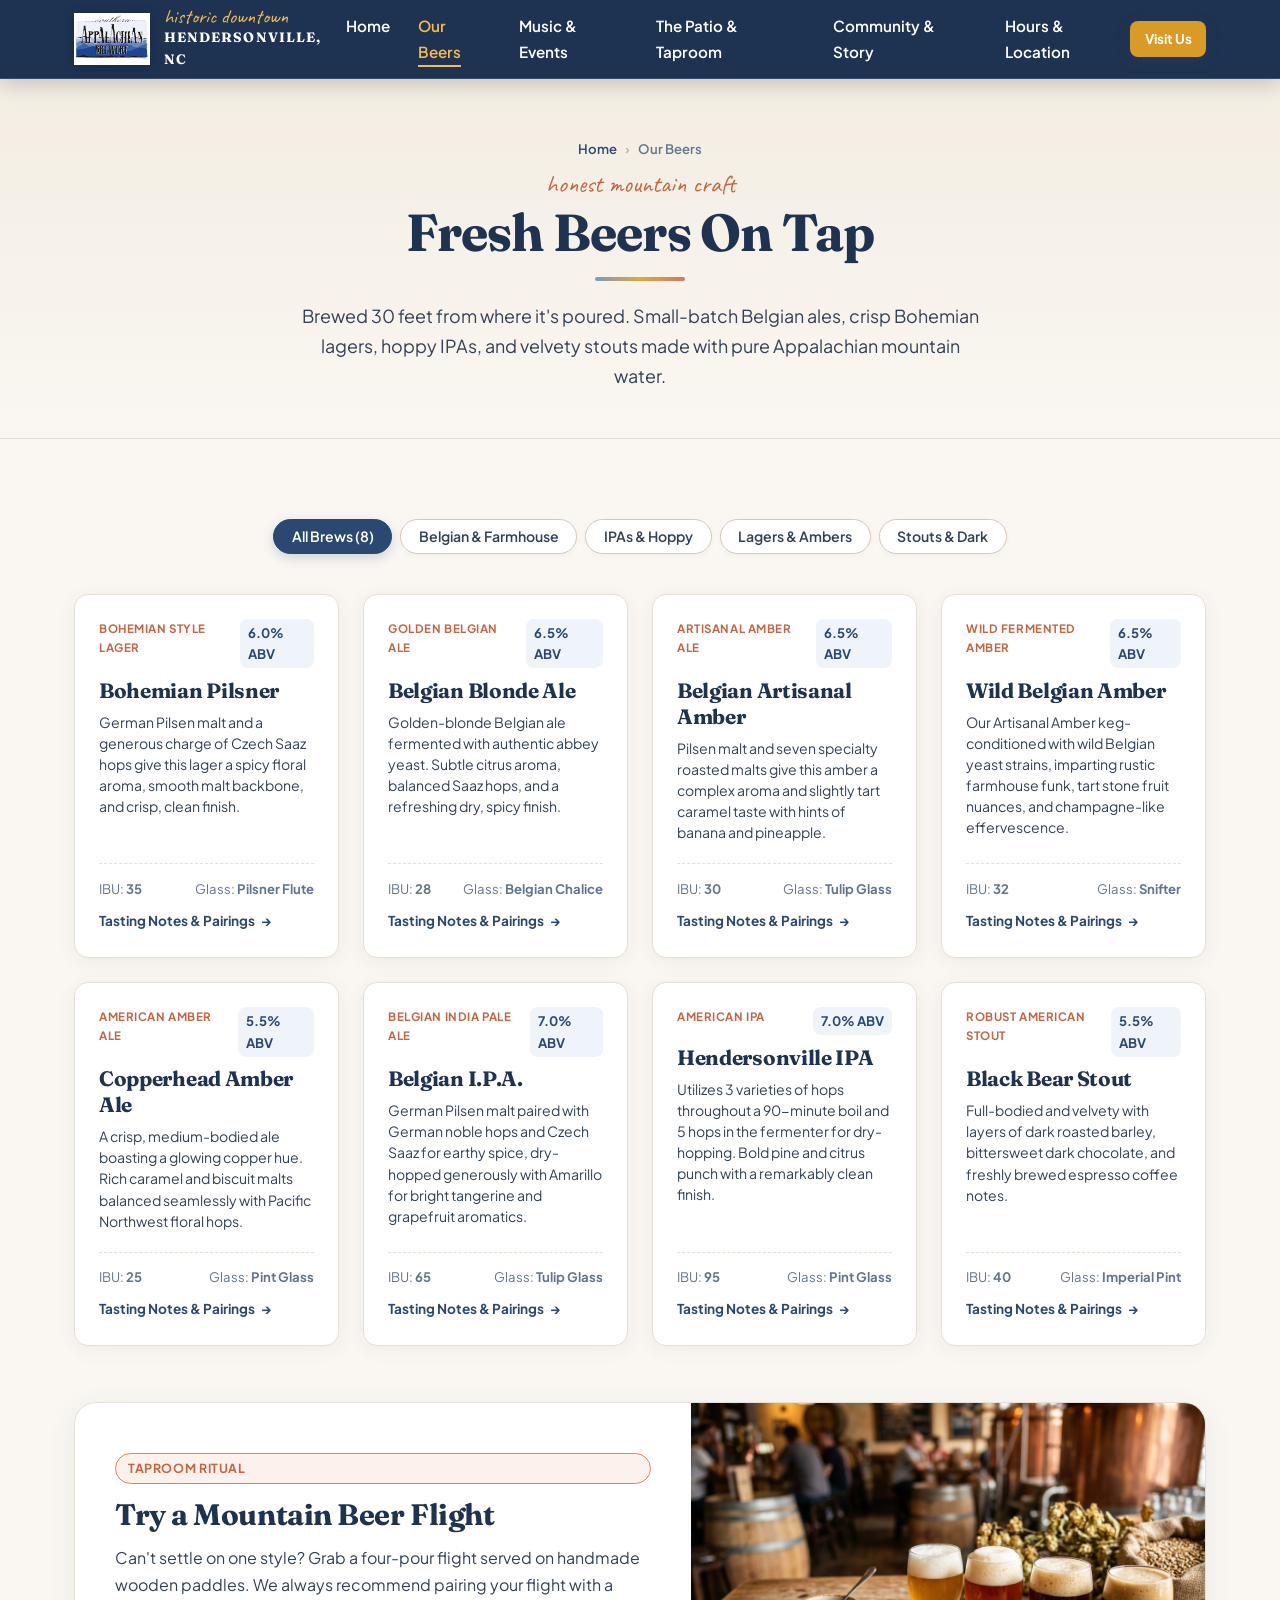
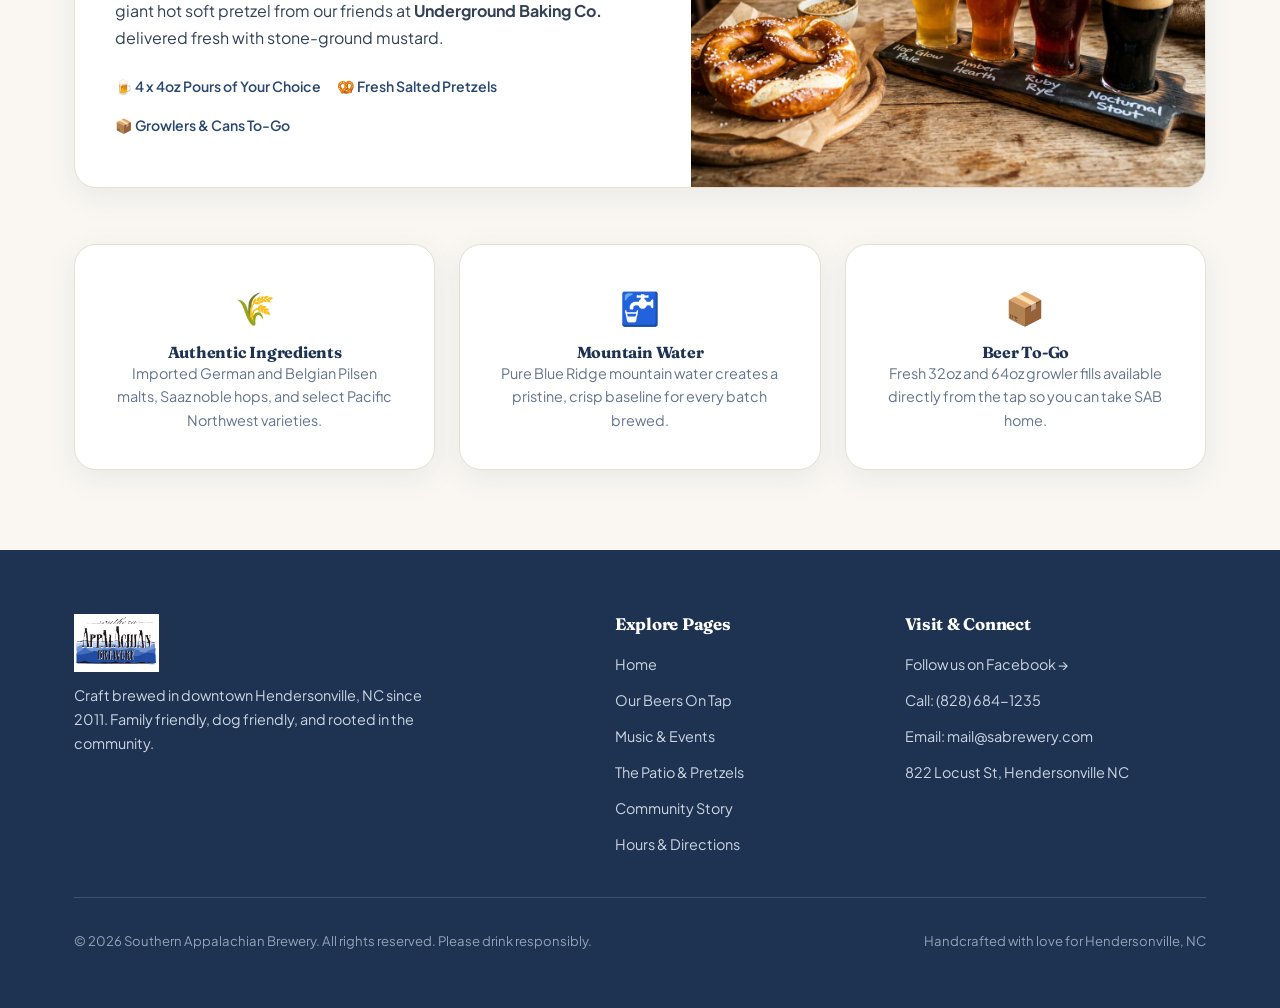
==== beers.html @ ccf53e2f "Convert website to multi-page architecture (Home, Beers, Events, Taproom, Community, Contact)" ====
<!DOCTYPE html>
<html lang="en">
<head>
  <meta charset="UTF-8">
  <meta name="viewport" content="width=device-width, initial-scale=1.0, viewport-fit=cover">
  <title>Our Beers On Tap | Southern Appalachian Brewery &bull; Hendersonville, NC</title>
  <meta name="description" content="Explore our rotating draft list of Belgian ales, crisp Bohemian lagers, aromatic IPAs, and rich stouts brewed in Hendersonville, NC. Pair with giant Bavarian pretzels.">
  <meta name="theme-color" content="#1E3352">
  
  <!-- Google Fonts -->
  <link rel="preconnect" href="https://fonts.googleapis.com">
  <link rel="preconnect" href="https://fonts.gstatic.com" crossorigin>
  <link href="https://fonts.googleapis.com/css2?family=Caveat:wght@600;700&family=Fraunces:ital,opsz,wght@0,9..144,400;0,9..144,600;0,9..144,700;1,9..144,400&family=Plus+Jakarta+Sans:wght@400;500;600;700&display=swap" rel="stylesheet">
  
  <link rel="stylesheet" href="styles.css">
</head>
<body>

  <!-- Site Navigation Header -->
  <header class="site-header" id="site-header">
    <div class="container header-inner">
      <a href="index.html" class="brand-logo" aria-label="Southern Appalachian Brewery Home">
        <img src="assets/images/logo.png" alt="Southern Appalachian Brewery Logo" class="header-logo-img">
        <div class="brand-text">
          <span class="brand-script">historic downtown</span>
          <span class="brand-title">HENDERSONVILLE, NC</span>
        </div>
      </a>

      <!-- Desktop Navigation Menu -->
      <nav class="desktop-nav" aria-label="Main Navigation">
        <ul class="nav-list">
          <li><a href="index.html" class="nav-link">Home</a></li>
          <li><a href="beers.html" class="nav-link active">Our Beers</a></li>
          <li><a href="events.html" class="nav-link">Music &amp; Events</a></li>
          <li><a href="taproom.html" class="nav-link">The Patio &amp; Taproom</a></li>
          <li><a href="community.html" class="nav-link">Community &amp; Story</a></li>
          <li><a href="contact.html" class="nav-link">Hours &amp; Location</a></li>
        </ul>
      </nav>

      <!-- Header Actions -->
      <div class="header-actions">
        <a href="contact.html" class="btn btn-primary btn-sm header-visit-btn">Visit Us</a>
        <button class="mobile-menu-toggle" id="mobile-menu-toggle" aria-label="Toggle navigation menu" aria-expanded="false">
          <span class="hamburger-line"></span>
          <span class="hamburger-line"></span>
          <span class="hamburger-line"></span>
        </button>
      </div>
    </div>

    <!-- Mobile Nav Drawer -->
    <div class="mobile-drawer" id="mobile-drawer">
      <div class="mobile-drawer-header">
        <img src="assets/images/logo.png" alt="Southern Appalachian Brewery" class="drawer-logo-img">
        <button class="drawer-close-btn" id="drawer-close-btn" aria-label="Close menu">&times;</button>
      </div>
      <ul class="mobile-nav-list">
        <li><a href="index.html" class="mobile-nav-link">🏡 Home</a></li>
        <li><a href="beers.html" class="mobile-nav-link active">🍺 Fresh Beers On Tap</a></li>
        <li><a href="events.html" class="mobile-nav-link">📅 Music, Shows &amp; Calendar</a></li>
        <li><a href="taproom.html" class="mobile-nav-link">🥨 The Patio &amp; Food Trucks</a></li>
        <li><a href="community.html" class="mobile-nav-link">🎨 Local Art &amp; Community Story</a></li>
        <li><a href="contact.html" class="mobile-nav-link">📍 Hours, Map &amp; Directions</a></li>
      </ul>
      <div class="mobile-drawer-footer">
        <div class="drawer-contact-info">
          <p>📞 <a href="tel:8286841235">(828) 684-1235</a></p>
          <p>📍 822 Locust St, Downtown Hendersonville, NC</p>
        </div>
      </div>
    </div>
  </header>

  <!-- Subpage Banner -->
  <section class="page-banner">
    <div class="container">
      <nav class="breadcrumb-trail" aria-label="Breadcrumb">
        <a href="index.html">Home</a>
        <span class="breadcrumb-sep">&rsaquo;</span>
        <span>Our Beers</span>
      </nav>
      <span class="section-script">honest mountain craft</span>
      <h1 class="page-banner-title">Fresh Beers On Tap</h1>
      <div class="watercolor-divider" aria-hidden="true"></div>
      <p class="page-banner-subtitle">
        Brewed 30 feet from where it's poured. Small-batch Belgian ales, crisp Bohemian lagers, hoppy IPAs, and velvety stouts made with pure Appalachian mountain water.
      </p>
    </div>
  </section>

  <!-- Beers Catalog Section -->
  <main class="section beers-section">
    <div class="container">
      <!-- Category Filters -->
      <div class="beer-filters" role="tablist" aria-label="Beer category filters">
        <button class="filter-pill active" data-filter="all" role="tab" aria-selected="true">All Brews (8)</button>
        <button class="filter-pill" data-filter="belgian" role="tab" aria-selected="false">Belgian &amp; Farmhouse</button>
        <button class="filter-pill" data-filter="ipa" role="tab" aria-selected="false">IPAs &amp; Hoppy</button>
        <button class="filter-pill" data-filter="lager-ale" role="tab" aria-selected="false">Lagers &amp; Ambers</button>
        <button class="filter-pill" data-filter="dark" role="tab" aria-selected="false">Stouts &amp; Dark</button>
      </div>

      <!-- Beers Grid (Rendered dynamically by app.js) -->
      <div class="beers-grid" id="beers-grid"></div>

      <!-- Flight & Pretzel Experience Card -->
      <div class="flight-community-card">
        <div class="flight-text">
          <span class="badge badge-clay">Taproom Ritual</span>
          <h3>Try a Mountain Beer Flight</h3>
          <p>
            Can't settle on one style? Grab a four-pour flight served on handmade wooden paddles. We always recommend pairing your flight with a giant hot soft pretzel from our friends at <strong>Underground Baking Co.</strong> delivered fresh with stone-ground mustard.
          </p>
          <div class="flight-tags">
            <span>🍺 4 x 4oz Pours of Your Choice</span>
            <span>🥨 Fresh Salted Pretzels</span>
            <span>📦 Growlers &amp; Cans To-Go</span>
          </div>
        </div>
        <div class="flight-img-wrapper">
          <img src="assets/images/beer-pretzels.jpg" alt="Craft beer flight and giant Bavarian pretzel" loading="lazy">
        </div>
      </div>

      <!-- Brewery Philosophy Grid -->
      <div style="margin-top: 3.5rem; display: grid; grid-template-columns: repeat(auto-fit, minmax(280px, 1fr)); gap: 1.5rem;">
        <div class="homey-card text-center">
          <span style="font-size: 2rem; display: block; margin-bottom: 0.5rem;">🌾</span>
          <h4>Authentic Ingredients</h4>
          <p style="color: var(--text-muted); font-size: 0.9rem;">Imported German and Belgian Pilsen malts, Saaz noble hops, and select Pacific Northwest varieties.</p>
        </div>
        <div class="homey-card text-center">
          <span style="font-size: 2rem; display: block; margin-bottom: 0.5rem;">🚰</span>
          <h4>Mountain Water</h4>
          <p style="color: var(--text-muted); font-size: 0.9rem;">Pure Blue Ridge mountain water creates a pristine, crisp baseline for every batch brewed.</p>
        </div>
        <div class="homey-card text-center">
          <span style="font-size: 2rem; display: block; margin-bottom: 0.5rem;">📦</span>
          <h4>Beer To-Go</h4>
          <p style="color: var(--text-muted); font-size: 0.9rem;">Fresh 32oz and 64oz growler fills available directly from the tap so you can take SAB home.</p>
        </div>
      </div>
    </div>
  </main>

  <!-- MODAL: Beer Detail & Pairing Modal -->
  <div class="modal-backdrop" id="beer-modal" aria-hidden="true" role="dialog">
    <div class="modal-card">
      <div class="modal-header">
        <div class="modal-title-wrap">
          <span class="badge badge-mountain" id="beer-modal-style">Style</span>
          <h3 id="beer-modal-name">Beer Name</h3>
        </div>
        <button class="modal-close-btn" id="close-beer-modal-btn" aria-label="Close modal">&times;</button>
      </div>
      <div class="modal-body" id="beer-modal-body"></div>
    </div>
  </div>

  <!-- Warm Mountain Footer -->
  <footer class="site-footer">
    <div class="container footer-inner">
      <div class="footer-top">
        <div class="footer-brand-col">
          <img src="assets/images/logo.png" alt="Southern Appalachian Brewery" class="footer-logo-img">
          <p class="footer-motto">
            Craft brewed in downtown Hendersonville, NC since 2011. Family friendly, dog friendly, and rooted in the community.
          </p>
        </div>

        <div class="footer-links-col">
          <h5>Explore Pages</h5>
          <ul>
            <li><a href="index.html">Home</a></li>
            <li><a href="beers.html">Our Beers On Tap</a></li>
            <li><a href="events.html">Music &amp; Events</a></li>
            <li><a href="taproom.html">The Patio &amp; Pretzels</a></li>
            <li><a href="community.html">Community Story</a></li>
            <li><a href="contact.html">Hours &amp; Directions</a></li>
          </ul>
        </div>

        <div class="footer-links-col">
          <h5>Visit &amp; Connect</h5>
          <ul>
            <li><a href="https://www.facebook.com/pages/Southern-Appalachian-Brewery/186297024741055" target="_blank" rel="noopener noreferrer">Follow us on Facebook &rarr;</a></li>
            <li><a href="tel:8286841235">Call: (828) 684-1235</a></li>
            <li><a href="mailto:mail@sabrewery.com">Email: mail@sabrewery.com</a></li>
            <li><a href="contact.html">822 Locust St, Hendersonville NC</a></li>
          </ul>
        </div>
      </div>

      <div class="footer-bottom">
        <p>&copy; 2026 Southern Appalachian Brewery. All rights reserved. Please drink responsibly.</p>
        <p class="footer-note">Handcrafted with love for Hendersonville, NC</p>
      </div>
    </div>
  </footer>

  <!-- Fixed Mobile Bottom Navigation Bar -->
  <nav class="mobile-bottom-nav" aria-label="Mobile quick navigation">
    <a href="index.html" class="bottom-nav-item">
      <span class="bottom-nav-icon">🏡</span>
      <span class="bottom-nav-label">Home</span>
    </a>
    <a href="beers.html" class="bottom-nav-item active">
      <span class="bottom-nav-icon">🍺</span>
      <span class="bottom-nav-label">Beers</span>
    </a>
    <a href="events.html" class="bottom-nav-item">
      <span class="bottom-nav-icon">📅</span>
      <span class="bottom-nav-label">Events</span>
    </a>
    <a href="contact.html" class="bottom-nav-item">
      <span class="bottom-nav-icon">⏰</span>
      <span class="bottom-nav-label">Hours</span>
    </a>
    <a href="tel:8286841235" class="bottom-nav-item">
      <span class="bottom-nav-icon">📞</span>
      <span class="bottom-nav-label">Call</span>
    </a>
  </nav>

  <!-- Scripts -->
  <script src="app.js"></script>
</body>
</html>
---- styles.css ----
/* ==========================================================================
   Southern Appalachian Brewery (SAB) - Blue Ridge Mountain & Community Style
   Homey, Artisanal, Chill Mountain Porch Aesthetic
   ========================================================================== */

/* --- Design Tokens & Color Palette --- */
:root {
  --font-serif: 'Fraunces', Georgia, serif;
  --font-script: 'Caveat', cursive;
  --font-sans: 'Plus Jakarta Sans', -apple-system, BlinkMacSystemFont, sans-serif;

  /* Blue Ridge Mountain & Low-Country Canvas Palette */
  --bg-page: #FAF7F2;
  --bg-page-alt: #F3EDE2;
  --bg-card: #FFFFFF;
  --bg-card-subtle: #F8F5EE;
  --bg-porch-warm: #F4EFE6;

  /* Deep Mountain Blues (Extracted directly from SAB Logo) */
  --mountain-blue-deep: #1E3352;
  --mountain-blue: #2A4870;
  --mountain-blue-mid: #416794;
  --mountain-blue-soft: #638AB8;
  --mountain-blue-mist: #D8E4F0;
  --mountain-blue-faint: #EEF4FA;

  /* Warm Earthy Accents */
  --honey-ale: #D99B26;
  --honey-ale-light: #F7BA4F;
  --honey-ale-faint: #FEF7EA;
  --mountain-clay: #C26743;
  --mountain-clay-light: #DF835E;
  --mountain-clay-faint: #FDF1EC;
  --pine-green: #2E5A44;
  --pine-green-light: #3F7A5D;
  --pine-green-faint: #EDF7F2;

  /* Text Colors */
  --text-dark: #1E293B;
  --text-body: #334155;
  --text-muted: #64748B;
  --text-light: #94A3B8;

  /* Borders & Shadows */
  --border-light: #E7DFD3;
  --border-medium: #D5C9B7;
  --border-blue: rgba(42, 72, 112, 0.25);
  --shadow-soft: 0 4px 20px rgba(50, 40, 25, 0.06);
  --shadow-card: 0 8px 30px rgba(42, 72, 112, 0.08);
  --shadow-hover: 0 14px 40px rgba(42, 72, 112, 0.14);

  /* Layout */
  --container-max: 1180px;
  --header-height: 78px;
  --radius-sm: 8px;
  --radius-md: 14px;
  --radius-lg: 22px;
  --radius-full: 9999px;
  --transition: 0.24s cubic-bezier(0.16, 1, 0.3, 1);
}

/* --- Global Reset & Typography --- */
*, *::before, *::after {
  box-sizing: border-box;
  margin: 0;
  padding: 0;
}

html {
  scroll-behavior: smooth;
  font-size: 16px;
  -webkit-text-size-adjust: 100%;
}

body {
  font-family: var(--font-sans);
  background-color: var(--bg-page);
  color: var(--text-body);
  line-height: 1.65;
  overflow-x: hidden;
  position: relative;
  -webkit-font-smoothing: antialiased;
  background-image: radial-gradient(#E8DFC9 0.75px, transparent 0.75px);
  background-size: 24px 24px;
}

img {
  max-width: 100%;
  height: auto;
  display: block;
}

a {
  color: var(--mountain-blue);
  text-decoration: none;
  transition: color var(--transition);
}

a:hover {
  color: var(--mountain-clay);
}

button, input, select, textarea {
  font-family: inherit;
  font-size: 1rem;
}

button {
  cursor: pointer;
  border: none;
  background: none;
}

/* --- Typography --- */
h1, h2, h3, h4, h5, h6 {
  font-family: var(--font-serif);
  font-weight: 700;
  line-height: 1.25;
  color: var(--mountain-blue-deep);
  letter-spacing: -0.015em;
}

.section-script {
  display: block;
  font-family: var(--font-script);
  font-size: 1.55rem;
  color: var(--mountain-clay);
  line-height: 1;
  margin-bottom: 0.25rem;
}

.section-title {
  font-size: clamp(2.1rem, 4.5vw, 2.85rem);
  color: var(--mountain-blue-deep);
  margin-bottom: 0.75rem;
}

.watercolor-divider {
  width: 90px;
  height: 4px;
  background: linear-gradient(90deg, var(--mountain-blue-soft), var(--honey-ale), var(--mountain-clay));
  border-radius: var(--radius-full);
  margin: 0.75rem auto 1.25rem;
  opacity: 0.85;
}

.section-subtitle {
  font-size: 1.08rem;
  color: var(--text-muted);
  max-width: 660px;
  margin: 0 auto 2.5rem;
}

/* --- Container & Layout --- */
.container {
  width: 100%;
  max-width: var(--container-max);
  margin: 0 auto;
  padding: 0 1.5rem;
}

.section {
  padding: 5rem 0;
  position: relative;
}

.text-center {
  text-align: center;
}

/* --- Badges --- */
.badge {
  display: inline-flex;
  align-items: center;
  gap: 0.35rem;
  padding: 0.28rem 0.75rem;
  font-size: 0.78rem;
  font-weight: 700;
  border-radius: var(--radius-full);
  text-transform: uppercase;
  letter-spacing: 0.05em;
}

.badge-mountain {
  background: var(--mountain-blue-faint);
  color: var(--mountain-blue);
  border: 1px solid var(--mountain-blue-soft);
}

.badge-clay {
  background: var(--mountain-clay-faint);
  color: var(--mountain-clay);
  border: 1px solid var(--mountain-clay-light);
}

.badge-pine {
  background: var(--pine-green-faint);
  color: var(--pine-green);
  border: 1px solid var(--pine-green-light);
}

.status-dot {
  display: inline-block;
  width: 9px;
  height: 9px;
  border-radius: 50%;
  background-color: var(--pine-green);
}

.status-dot.closed {
  background-color: #DC2626;
}

.status-dot.pulse {
  animation: gentlePulse 2.5s infinite;
}

@keyframes gentlePulse {
  0% { transform: scale(0.9); opacity: 0.8; }
  50% { transform: scale(1.2); opacity: 1; }
  100% { transform: scale(0.9); opacity: 0.8; }
}

/* --- Buttons --- */
.btn {
  display: inline-flex;
  align-items: center;
  justify-content: center;
  gap: 0.5rem;
  padding: 0.75rem 1.45rem;
  font-weight: 600;
  font-size: 0.95rem;
  border-radius: var(--radius-md);
  transition: all var(--transition);
  white-space: nowrap;
}

.btn-lg {
  padding: 0.95rem 1.85rem;
  font-size: 1.05rem;
}

.btn-sm {
  padding: 0.42rem 0.9rem;
  font-size: 0.84rem;
  border-radius: var(--radius-sm);
}

.btn-full {
  width: 100%;
}

.btn-primary {
  background: var(--mountain-blue);
  color: #FFFFFF;
  box-shadow: 0 4px 14px rgba(42, 72, 112, 0.25);
}

.btn-primary:hover {
  background: var(--mountain-blue-deep);
  color: #FFFFFF;
  transform: translateY(-2px);
  box-shadow: 0 6px 18px rgba(42, 72, 112, 0.35);
}

.btn-secondary {
  background: #FFFFFF;
  color: var(--mountain-blue);
  border: 1px solid var(--border-medium);
  box-shadow: var(--shadow-soft);
}

.btn-secondary:hover {
  background: var(--bg-page-alt);
  border-color: var(--mountain-blue);
  color: var(--mountain-blue-deep);
  transform: translateY(-2px);
}

.btn-outline-mountain {
  background: rgba(42, 72, 112, 0.05);
  color: var(--mountain-blue);
  border: 1px solid var(--mountain-blue-soft);
}

.btn-outline-mountain:hover {
  background: var(--mountain-blue);
  color: #FFFFFF;
}

/* ==========================================================================
   Header & Navigation (Deep Blue Ridge Blue with Crisp White Elements)
   ========================================================================== */
.site-header {
  position: sticky;
  top: 0;
  z-index: 100;
  background: var(--mountain-blue-deep);
  backdrop-filter: blur(14px);
  -webkit-backdrop-filter: blur(14px);
  border-bottom: 1px solid rgba(255, 255, 255, 0.12);
  box-shadow: 0 4px 20px rgba(15, 28, 48, 0.22);
}

.header-inner {
  display: flex;
  align-items: center;
  justify-content: space-between;
  height: var(--header-height);
}

.brand-logo {
  display: flex;
  align-items: center;
  gap: 0.85rem;
}

.header-logo-img {
  height: 52px;
  width: auto;
  object-fit: contain;
  filter: drop-shadow(0 2px 6px rgba(0, 0, 0, 0.2));
}

.brand-script {
  display: block;
  font-family: var(--font-script);
  font-size: 1.25rem;
  color: var(--honey-ale-light);
  line-height: 0.9;
}

.brand-title {
  display: block;
  font-family: var(--font-serif);
  font-size: 0.85rem;
  font-weight: 700;
  letter-spacing: 0.08em;
  color: #FFFFFF;
}

.desktop-nav {
  display: none;
}

.nav-list {
  display: flex;
  list-style: none;
  gap: 1.75rem;
}

.nav-link {
  font-weight: 600;
  font-size: 0.95rem;
  color: #FFFFFF;
  position: relative;
  padding: 0.35rem 0;
  transition: color var(--transition);
}

.nav-link:hover,
.nav-link.active {
  color: var(--honey-ale-light);
}

.nav-link::after {
  content: '';
  position: absolute;
  bottom: 0;
  left: 0;
  width: 0%;
  height: 2px;
  background: var(--honey-ale-light);
  transition: width var(--transition);
}

.nav-link:hover::after,
.nav-link.active::after {
  width: 100%;
}

.mobile-nav-link.active {
  color: var(--mountain-clay) !important;
  font-weight: 700 !important;
  border-bottom-color: var(--mountain-clay) !important;
}

/* --- Subpage Banner Styles --- */
.page-banner {
  padding: 3.5rem 0 3rem;
  background: linear-gradient(180deg, #F3EDE2 0%, var(--bg-page) 100%);
  border-bottom: 1px solid var(--border-light);
  text-align: center;
}

.breadcrumb-trail {
  display: inline-flex;
  align-items: center;
  gap: 0.5rem;
  font-size: 0.82rem;
  font-weight: 600;
  color: var(--text-muted);
  margin-bottom: 0.75rem;
}

.breadcrumb-trail a {
  color: var(--mountain-blue);
}

.breadcrumb-trail a:hover {
  color: var(--mountain-clay);
}

.breadcrumb-sep {
  opacity: 0.5;
}

.page-banner-title {
  font-size: clamp(2.2rem, 5vw, 3.25rem);
  color: var(--mountain-blue-deep);
  margin-bottom: 0.5rem;
}

.page-banner-subtitle {
  font-size: 1.12rem;
  color: var(--text-body);
  max-width: 680px;
  margin: 0 auto;
}

.header-actions {
  display: flex;
  align-items: center;
  gap: 0.75rem;
}

.staff-portal-btn {
  display: none;
  background: rgba(255, 255, 255, 0.12) !important;
  color: #FFFFFF !important;
  border: 1px solid rgba(255, 255, 255, 0.3) !important;
}

.staff-portal-btn:hover {
  background: rgba(255, 255, 255, 0.25) !important;
  border-color: #FFFFFF !important;
}

.header-visit-btn {
  display: none;
  background: var(--honey-ale) !important;
  color: #FFFFFF !important;
  border: none !important;
  font-weight: 700 !important;
}

.header-visit-btn:hover {
  background: var(--honey-ale-light) !important;
  color: var(--mountain-blue-deep) !important;
}

@media (min-width: 900px) {
  .desktop-nav {
    display: block;
  }
  .header-visit-btn {
    display: inline-flex;
  }
}

@media (min-width: 1100px) {
  .staff-portal-btn {
    display: inline-flex;
  }
}

.mobile-menu-toggle {
  display: flex;
  flex-direction: column;
  justify-content: space-between;
  width: 30px;
  height: 20px;
}

@media (min-width: 900px) {
  .mobile-menu-toggle {
    display: none;
  }
}

.hamburger-line {
  display: block;
  width: 100%;
  height: 2.5px;
  background-color: #FFFFFF;
  border-radius: 2px;
}

/* Mobile Drawer */
.mobile-drawer {
  position: fixed;
  top: 0;
  right: -100%;
  width: 85%;
  max-width: 340px;
  height: 100vh;
  background: var(--bg-page);
  z-index: 200;
  padding: 1.75rem;
  display: flex;
  flex-direction: column;
  justify-content: space-between;
  border-left: 1px solid var(--border-medium);
  box-shadow: var(--shadow-hover);
  transition: right var(--transition);
}

.mobile-drawer.open {
  right: 0;
}

.mobile-drawer-header {
  display: flex;
  align-items: center;
  justify-content: space-between;
  border-bottom: 1px solid var(--border-light);
  padding-bottom: 1rem;
}

.drawer-logo-img {
  height: 48px;
  width: auto;
}

.drawer-close-btn {
  font-size: 2rem;
  color: var(--text-muted);
}

.mobile-nav-list {
  list-style: none;
  display: flex;
  flex-direction: column;
  gap: 1.15rem;
  margin: 1.5rem 0;
}

.mobile-nav-link {
  font-size: 1.1rem;
  font-weight: 600;
  color: var(--mountain-blue-deep);
  display: block;
  padding: 0.4rem 0;
  border-bottom: 1px dashed var(--border-light);
}

.mobile-drawer-footer {
  display: flex;
  flex-direction: column;
  gap: 1.25rem;
}

.drawer-contact-info {
  font-size: 0.85rem;
  color: var(--text-muted);
}

/* ==========================================================================
   Hero Section - Homey, Blue Ridge Mountain Front Porch Atmosphere
   ========================================================================== */
.hero-section {
  padding: 3rem 0 4.5rem;
  position: relative;
  background: linear-gradient(180deg, #F3EDE2 0%, var(--bg-page) 100%);
  border-bottom: 1px solid var(--border-light);
}

.hero-card-main {
  background: #FFFFFF;
  border: 1px solid var(--border-light);
  border-radius: var(--radius-lg);
  padding: 2.5rem 1.5rem;
  box-shadow: var(--shadow-card);
  text-align: center;
  position: relative;
  overflow: hidden;
}

@media (min-width: 768px) {
  .hero-card-main {
    padding: 3.5rem 3rem;
  }
}

.hero-logo-centerpiece {
  margin-bottom: 1.5rem;
}

.hero-main-logo {
  max-width: 290px;
  width: 80%;
  margin: 0 auto;
  filter: drop-shadow(0 6px 16px rgba(42, 72, 112, 0.12));
}

@media (min-width: 768px) {
  .hero-main-logo {
    max-width: 360px;
  }
}

.hero-script-tag {
  display: block;
  font-family: var(--font-script);
  font-size: 1.7rem;
  color: var(--mountain-clay);
  margin-bottom: 0.5rem;
}

.hero-heading {
  font-size: clamp(1.85rem, 4vw, 2.75rem);
  color: var(--mountain-blue-deep);
  max-width: 780px;
  margin: 0 auto 1rem;
}

.hero-lead {
  font-size: clamp(1rem, 1.8vw, 1.15rem);
  color: var(--text-body);
  max-width: 700px;
  margin: 0 auto 2rem;
}

.hero-actions {
  display: flex;
  flex-wrap: wrap;
  justify-content: center;
  gap: 1rem;
  margin-bottom: 2.5rem;
}

.hero-porch-highlights {
  display: grid;
  grid-template-columns: 1fr;
  gap: 1rem;
  padding-top: 2rem;
  border-top: 1px dashed var(--border-light);
  text-align: left;
}

@media (min-width: 580px) {
  .hero-porch-highlights {
    grid-template-columns: repeat(2, 1fr);
  }
}

@media (min-width: 960px) {
  .hero-porch-highlights {
    grid-template-columns: repeat(4, 1fr);
  }
}

.porch-item {
  display: flex;
  align-items: center;
  gap: 0.75rem;
  background: var(--bg-porch-warm);
  border: 1px solid var(--border-light);
  border-radius: var(--radius-md);
  padding: 0.85rem 1rem;
}

.porch-icon {
  font-size: 1.6rem;
  line-height: 1;
}

.porch-item strong {
  display: block;
  font-size: 0.88rem;
  color: var(--mountain-blue-deep);
}

.porch-item p {
  font-size: 0.76rem;
  color: var(--text-muted);
  line-height: 1.3;
}

/* ==========================================================================
   Craft Beers On Tap Section
   ========================================================================== */
.beers-section {
  background: var(--bg-page);
}

.beer-filters {
  display: flex;
  flex-wrap: wrap;
  justify-content: center;
  gap: 0.5rem;
  margin-bottom: 2.5rem;
}

.filter-pill {
  padding: 0.45rem 1.1rem;
  background: #FFFFFF;
  border: 1px solid var(--border-medium);
  color: var(--text-body);
  border-radius: var(--radius-full);
  font-weight: 600;
  font-size: 0.88rem;
  transition: all var(--transition);
  box-shadow: 0 2px 6px rgba(0,0,0,0.03);
}

.filter-pill:hover {
  border-color: var(--mountain-blue);
  color: var(--mountain-blue);
}

.filter-pill.active {
  background: var(--mountain-blue);
  color: #FFFFFF;
  border-color: var(--mountain-blue);
  box-shadow: 0 4px 12px rgba(42, 72, 112, 0.2);
}

.beers-grid {
  display: grid;
  grid-template-columns: 1fr;
  gap: 1.5rem;
  margin-bottom: 3.5rem;
}

@media (min-width: 640px) {
  .beers-grid {
    grid-template-columns: repeat(2, 1fr);
  }
}

@media (min-width: 1024px) {
  .beers-grid {
    grid-template-columns: repeat(4, 1fr);
  }
}

.beer-card {
  background: #FFFFFF;
  border: 1px solid var(--border-light);
  border-radius: var(--radius-md);
  padding: 1.5rem;
  display: flex;
  flex-direction: column;
  justify-content: space-between;
  box-shadow: var(--shadow-soft);
  transition: all var(--transition);
  position: relative;
}

.beer-card:hover {
  transform: translateY(-4px);
  border-color: var(--mountain-blue-soft);
  box-shadow: var(--shadow-hover);
}

.beer-card-header {
  display: flex;
  justify-content: space-between;
  align-items: flex-start;
  gap: 0.5rem;
  margin-bottom: 0.6rem;
}

.beer-type-badge {
  font-size: 0.72rem;
  font-weight: 700;
  text-transform: uppercase;
  color: var(--mountain-clay);
  letter-spacing: 0.05em;
}

.beer-abv-badge {
  font-family: var(--font-sans);
  font-size: 0.82rem;
  font-weight: 700;
  background: var(--mountain-blue-faint);
  color: var(--mountain-blue);
  padding: 0.2rem 0.5rem;
  border-radius: var(--radius-sm);
}

.beer-title {
  font-size: 1.3rem;
  color: var(--mountain-blue-deep);
  margin-bottom: 0.5rem;
}

.beer-desc {
  font-size: 0.88rem;
  color: var(--text-body);
  line-height: 1.5;
  margin-bottom: 1.25rem;
  flex-grow: 1;
}

.beer-specs {
  display: flex;
  align-items: center;
  justify-content: space-between;
  padding-top: 0.85rem;
  border-top: 1px dashed var(--border-light);
  font-size: 0.82rem;
  color: var(--text-muted);
}

.beer-view-btn {
  display: inline-flex;
  align-items: center;
  gap: 0.35rem;
  font-weight: 700;
  color: var(--mountain-blue);
  font-size: 0.85rem;
  margin-top: 0.75rem;
}

.beer-view-btn:hover {
  color: var(--mountain-clay);
}

/* Flight & Pretzel Card */
.flight-community-card {
  background: #FFFFFF;
  border: 1px solid var(--border-light);
  border-radius: var(--radius-lg);
  display: grid;
  grid-template-columns: 1fr;
  overflow: hidden;
  box-shadow: var(--shadow-card);
}

@media (min-width: 768px) {
  .flight-community-card {
    grid-template-columns: 1.2fr 1fr;
  }
}

.flight-text {
  padding: 2.5rem;
  display: flex;
  flex-direction: column;
  justify-content: center;
}

.flight-text h3 {
  font-size: 1.85rem;
  margin: 0.75rem 0;
  color: var(--mountain-blue-deep);
}

.flight-text p {
  color: var(--text-body);
  margin-bottom: 1.5rem;
}

.flight-tags {
  display: flex;
  flex-wrap: wrap;
  gap: 1rem;
  font-weight: 600;
  color: var(--mountain-blue);
  font-size: 0.88rem;
}

.flight-img-wrapper img {
  width: 100%;
  height: 100%;
  min-height: 250px;
  object-fit: cover;
}

/* ==========================================================================
   Events & Shows Community Calendar
   ========================================================================== */
.events-section {
  background: var(--bg-page-alt);
  border-top: 1px solid var(--border-light);
  border-bottom: 1px solid var(--border-light);
}

.calendar-toolbar {
  display: flex;
  flex-direction: column;
  gap: 1.25rem;
  margin-bottom: 2rem;
}

@media (min-width: 900px) {
  .calendar-toolbar {
    flex-direction: row;
    align-items: center;
    justify-content: space-between;
  }
}

.event-category-filters {
  display: flex;
  flex-wrap: wrap;
  gap: 0.5rem;
}

.event-filter-btn {
  padding: 0.45rem 0.9rem;
  background: #FFFFFF;
  border: 1px solid var(--border-medium);
  color: var(--text-body);
  border-radius: var(--radius-sm);
  font-size: 0.84rem;
  font-weight: 600;
  transition: all var(--transition);
}

.event-filter-btn:hover {
  border-color: var(--mountain-blue);
  color: var(--mountain-blue);
}

.event-filter-btn.active {
  background: var(--mountain-blue);
  color: #FFFFFF;
  border-color: var(--mountain-blue);
}

.calendar-view-controls {
  display: flex;
  flex-wrap: wrap;
  align-items: center;
  gap: 0.75rem;
}

.view-toggle-group {
  display: inline-flex;
  background: #FFFFFF;
  border: 1px solid var(--border-medium);
  border-radius: var(--radius-sm);
  padding: 3px;
}

.view-toggle-btn {
  display: inline-flex;
  align-items: center;
  gap: 0.4rem;
  padding: 0.45rem 0.85rem;
  border-radius: 6px;
  font-size: 0.84rem;
  font-weight: 600;
  color: var(--text-muted);
  transition: all var(--transition);
}

.view-toggle-btn.active {
  background: var(--mountain-blue-faint);
  color: var(--mountain-blue);
  font-weight: 700;
}

/* Month Calendar Grid View */
.calendar-container {
  background: #FFFFFF;
  border: 1px solid var(--border-light);
  border-radius: var(--radius-md);
  overflow: hidden;
  box-shadow: var(--shadow-card);
}

.calendar-month-header {
  display: flex;
  align-items: center;
  justify-content: space-between;
  padding: 1.25rem 1.5rem;
  background: var(--bg-porch-warm);
  border-bottom: 1px solid var(--border-light);
}

.current-month-heading {
  font-size: 1.5rem;
  color: var(--mountain-blue-deep);
}

.month-subtitle {
  font-size: 0.84rem;
  color: var(--mountain-clay);
  font-weight: 600;
}

.month-nav-buttons {
  display: flex;
  align-items: center;
  gap: 0.5rem;
}

.cal-nav-btn, .cal-today-btn {
  padding: 0.4rem 0.8rem;
  background: #FFFFFF;
  border: 1px solid var(--border-medium);
  color: var(--mountain-blue-deep);
  border-radius: var(--radius-sm);
  font-size: 0.84rem;
  font-weight: 600;
  transition: all var(--transition);
}

.cal-nav-btn:hover, .cal-today-btn:hover {
  background: var(--mountain-blue-faint);
  border-color: var(--mountain-blue);
}

.calendar-grid-header {
  display: grid;
  grid-template-columns: repeat(7, 1fr);
  background: #F1EAE0;
  border-bottom: 1px solid var(--border-light);
  text-align: center;
  font-family: var(--font-serif);
  font-size: 0.85rem;
  font-weight: 700;
  color: var(--mountain-blue);
  padding: 0.65rem 0;
}

.calendar-grid-body {
  display: grid;
  grid-template-columns: repeat(7, 1fr);
  grid-auto-rows: minmax(105px, auto);
  background: var(--border-light);
  gap: 1px;
}

@media (max-width: 640px) {
  .calendar-grid-body {
    grid-auto-rows: minmax(75px, auto);
  }
}

.cal-day-cell {
  background: #FFFFFF;
  padding: 0.5rem;
  display: flex;
  flex-direction: column;
  transition: background var(--transition);
  cursor: pointer;
}

.cal-day-cell:hover {
  background: var(--bg-porch-warm);
}

.cal-day-cell.other-month {
  background: #F8F5EE;
  opacity: 0.45;
  cursor: default;
}

.cal-day-cell.is-today {
  background: var(--honey-ale-faint);
  box-shadow: inset 0 0 0 1.5px var(--honey-ale);
}

.day-cell-top {
  display: flex;
  align-items: center;
  justify-content: space-between;
  margin-bottom: 0.35rem;
}

.day-number {
  font-family: var(--font-serif);
  font-weight: 700;
  font-size: 0.92rem;
  color: var(--mountain-blue-deep);
  width: 24px;
  height: 24px;
  display: flex;
  align-items: center;
  justify-content: center;
  border-radius: 50%;
}

.is-today .day-number {
  background: var(--honey-ale);
  color: #FFFFFF;
}

.day-events-list {
  display: flex;
  flex-direction: column;
  gap: 0.25rem;
  overflow: hidden;
}

.cal-event-pill {
  font-size: 0.72rem;
  font-weight: 600;
  padding: 0.15rem 0.4rem;
  border-radius: 4px;
  white-space: nowrap;
  overflow: hidden;
  text-overflow: ellipsis;
  display: flex;
  align-items: center;
  gap: 0.25rem;
}

.cal-event-pill.cat-music {
  background: var(--mountain-blue-faint);
  color: var(--mountain-blue);
  border-left: 2.5px solid var(--mountain-blue);
}

.cal-event-pill.cat-food {
  background: var(--mountain-clay-faint);
  color: var(--mountain-clay);
  border-left: 2.5px solid var(--mountain-clay);
}

.cal-event-pill.cat-yoga {
  background: var(--pine-green-faint);
  color: var(--pine-green);
  border-left: 2.5px solid var(--pine-green);
}

.cal-event-pill.cat-special {
  background: var(--honey-ale-faint);
  color: #B45309;
  border-left: 2.5px solid var(--honey-ale);
}

.cal-more-badge {
  font-size: 0.68rem;
  font-weight: 700;
  color: var(--text-muted);
}

/* Agenda View */
.agenda-list {
  display: flex;
  flex-direction: column;
  gap: 1rem;
}

.agenda-card {
  background: #FFFFFF;
  border: 1px solid var(--border-light);
  border-radius: var(--radius-md);
  padding: 1.25rem;
  display: flex;
  flex-direction: column;
  gap: 1rem;
  box-shadow: var(--shadow-soft);
  transition: all var(--transition);
}

@media (min-width: 640px) {
  .agenda-card {
    flex-direction: row;
    align-items: center;
    justify-content: space-between;
    padding: 1.5rem;
  }
}

.agenda-card:hover {
  border-color: var(--mountain-blue-soft);
  box-shadow: var(--shadow-hover);
  transform: translateX(3px);
}

.agenda-date-box {
  display: flex;
  align-items: center;
  gap: 1rem;
  min-width: 140px;
}

.date-badge {
  background: var(--mountain-blue-faint);
  border: 1px solid var(--mountain-blue-soft);
  border-radius: var(--radius-sm);
  padding: 0.4rem 0.65rem;
  text-align: center;
  min-width: 58px;
}

.date-month {
  display: block;
  font-size: 0.7rem;
  font-weight: 800;
  color: var(--mountain-blue);
  text-transform: uppercase;
}

.date-day {
  display: block;
  font-family: var(--font-serif);
  font-size: 1.45rem;
  font-weight: 800;
  color: var(--mountain-blue-deep);
  line-height: 1;
}

.date-weekday {
  font-weight: 700;
  font-size: 0.95rem;
  color: var(--mountain-blue-deep);
}

.agenda-details {
  flex-grow: 1;
}

.agenda-title {
  font-size: 1.25rem;
  color: var(--mountain-blue-deep);
  margin-bottom: 0.25rem;
}

.agenda-time {
  font-size: 0.85rem;
  color: var(--mountain-clay);
  font-weight: 600;
  margin-bottom: 0.4rem;
}

.agenda-desc {
  font-size: 0.88rem;
  color: var(--text-body);
}

.agenda-actions {
  display: flex;
  align-items: center;
  gap: 0.5rem;
}

/* Guidance Advice Box */
.calendar-guidance-box {
  margin-top: 3.5rem;
  background: #FFFFFF;
  border: 1px solid var(--border-medium);
  border-radius: var(--radius-lg);
  padding: 2.25rem;
  box-shadow: var(--shadow-card);
}

.guidance-header {
  margin-bottom: 1.75rem;
}

.guidance-badge {
  display: inline-block;
  font-family: var(--font-script);
  font-size: 1.35rem;
  color: var(--mountain-clay);
  margin-bottom: 0.25rem;
}

.guidance-header h4 {
  font-size: 1.4rem;
  color: var(--mountain-blue-deep);
  margin-bottom: 0.35rem;
}

.guidance-header p {
  color: var(--text-muted);
  font-size: 0.95rem;
}

.guidance-grid {
  display: grid;
  grid-template-columns: 1fr;
  gap: 1.25rem;
}

@media (min-width: 768px) {
  .guidance-grid {
    grid-template-columns: repeat(3, 1fr);
  }
}

.guidance-card {
  background: var(--bg-porch-warm);
  border: 1px solid var(--border-light);
  border-radius: var(--radius-md);
  padding: 1.35rem;
}

.guidance-card.active-card {
  border-color: var(--mountain-blue);
  background: var(--mountain-blue-faint);
}

.card-icon {
  font-size: 1.85rem;
  margin-bottom: 0.5rem;
}

.guidance-card h5 {
  font-size: 1.05rem;
  color: var(--mountain-blue-deep);
  margin-bottom: 0.4rem;
}

.guidance-card p {
  font-size: 0.85rem;
  color: var(--text-body);
  line-height: 1.5;
}

/* ==========================================================================
   The Tasting Room & Patio Section
   ========================================================================== */
.tasting-room-grid {
  display: grid;
  grid-template-columns: 1fr;
  gap: 3rem;
  align-items: center;
}

@media (min-width: 900px) {
  .tasting-room-grid {
    grid-template-columns: 1.15fr 1fr;
  }
}

.lead-text {
  font-size: 1.12rem;
  color: var(--text-body);
  margin-bottom: 2rem;
}

.features-list {
  display: flex;
  flex-direction: column;
  gap: 1.25rem;
}

.feature-item {
  display: flex;
  align-items: flex-start;
  gap: 1rem;
  background: #FFFFFF;
  border: 1px solid var(--border-light);
  border-radius: var(--radius-md);
  padding: 1.15rem;
  box-shadow: var(--shadow-soft);
}

.f-icon {
  font-size: 1.75rem;
  line-height: 1;
}

.feature-item strong {
  font-size: 1.02rem;
  color: var(--mountain-blue-deep);
}

.feature-item p {
  font-size: 0.88rem;
  color: var(--text-muted);
  line-height: 1.45;
  margin-top: 0.15rem;
}

.porch-photo-card {
  position: relative;
  border-radius: var(--radius-lg);
  overflow: hidden;
  border: 1px solid var(--border-light);
  box-shadow: var(--shadow-card);
}

.photo-caption {
  position: absolute;
  bottom: 1rem;
  left: 1rem;
  background: rgba(255, 255, 255, 0.92);
  backdrop-filter: blur(8px);
  padding: 0.4rem 0.9rem;
  border-radius: var(--radius-full);
  font-size: 0.8rem;
  font-weight: 700;
  color: var(--mountain-blue-deep);
  border: 1px solid var(--border-light);
}

/* ==========================================================================
   Community Story Section
   ========================================================================== */
.community-card {
  background: #FFFFFF;
  border: 1px solid var(--border-light);
  border-radius: var(--radius-lg);
  padding: 2.5rem 1.5rem;
  box-shadow: var(--shadow-card);
  display: grid;
  grid-template-columns: 1fr;
  gap: 2.5rem;
}

@media (min-width: 860px) {
  .community-card {
    grid-template-columns: 1.5fr 1fr;
    padding: 3.5rem;
    align-items: center;
  }
}

.quote-card {
  margin-top: 1.75rem;
  padding: 1.25rem 1.5rem;
  background: var(--bg-porch-warm);
  border-left: 3.5px solid var(--mountain-clay);
  border-radius: 0 var(--radius-md) var(--radius-md) 0;
}

.quote-card p {
  font-family: var(--font-serif);
  font-size: 1.15rem;
  font-style: italic;
  color: var(--mountain-blue-deep);
  margin-bottom: 0.35rem;
}

.quote-sign {
  font-family: var(--font-script);
  font-size: 1.25rem;
  color: var(--mountain-clay);
}

.community-badges {
  display: flex;
  flex-direction: column;
  gap: 1.25rem;
}

.community-badge-item {
  background: var(--bg-porch-warm);
  border: 1px solid var(--border-light);
  border-radius: var(--radius-md);
  padding: 1.5rem;
  text-align: center;
}

.c-num {
  display: block;
  font-family: var(--font-serif);
  font-size: 2.25rem;
  font-weight: 800;
  color: var(--mountain-blue);
  line-height: 1;
}

.c-lbl {
  display: block;
  font-size: 0.82rem;
  font-weight: 700;
  color: var(--text-body);
  text-transform: uppercase;
  letter-spacing: 0.04em;
  margin-top: 0.35rem;
}

/* ==========================================================================
   Hours & Location Section
   ========================================================================== */
.location-grid {
  display: grid;
  grid-template-columns: 1fr;
  gap: 2rem;
}

@media (min-width: 900px) {
  .location-grid {
    grid-template-columns: 1fr 1fr;
  }
}

.homey-card {
  background: #FFFFFF;
  border: 1px solid var(--border-light);
  border-radius: var(--radius-lg);
  padding: 2.25rem;
  box-shadow: var(--shadow-card);
}

.card-status-header {
  display: flex;
  align-items: center;
  gap: 0.5rem;
  margin-bottom: 0.75rem;
}

.card-inner-title {
  font-size: 1.7rem;
  color: var(--mountain-blue-deep);
  margin-bottom: 1.25rem;
}

.hours-list {
  list-style: none;
  display: flex;
  flex-direction: column;
  gap: 0.55rem;
  margin-bottom: 2rem;
}

.hours-row {
  display: flex;
  justify-content: space-between;
  align-items: center;
  padding: 0.55rem 0.85rem;
  border-radius: var(--radius-sm);
  background: var(--bg-porch-warm);
  font-size: 0.92rem;
}

.hours-row.active-today {
  background: var(--mountain-blue-faint);
  border: 1.5px solid var(--mountain-blue);
  font-weight: 700;
  color: var(--mountain-blue-deep);
}

.hours-row.active-today .day-name::after {
  content: ' • Today';
  color: var(--mountain-clay);
  font-weight: 800;
  font-size: 0.75rem;
}

.address-footer {
  padding-top: 1.5rem;
  border-top: 1px dashed var(--border-light);
  display: flex;
  flex-direction: column;
  gap: 1rem;
}

@media (min-width: 500px) {
  .address-footer {
    flex-direction: row;
    align-items: flex-end;
    justify-content: space-between;
  }
}

.address-sub {
  color: var(--mountain-clay) !important;
  font-size: 0.82rem !important;
}

.map-links {
  display: flex;
  gap: 0.5rem;
}

/* Contact Form */
.contact-intro {
  color: var(--text-body);
  font-size: 0.92rem;
  margin-bottom: 1.25rem;
}

.quick-pills {
  display: flex;
  flex-wrap: wrap;
  gap: 0.75rem;
  margin-bottom: 1.5rem;
}

.q-pill {
  display: inline-flex;
  align-items: center;
  gap: 0.4rem;
  padding: 0.45rem 0.85rem;
  background: var(--bg-porch-warm);
  border: 1px solid var(--border-medium);
  border-radius: var(--radius-full);
  font-size: 0.84rem;
  font-weight: 600;
  color: var(--mountain-blue-deep);
}

.q-pill:hover {
  background: var(--mountain-blue-faint);
  border-color: var(--mountain-blue);
}

.contact-form {
  display: flex;
  flex-direction: column;
  gap: 1rem;
}

.form-row {
  display: grid;
  grid-template-columns: 1fr;
  gap: 1rem;
}

@media (min-width: 500px) {
  .form-row {
    grid-template-columns: 1fr 1fr;
  }
}

.form-group {
  display: flex;
  flex-direction: column;
  gap: 0.35rem;
}

.form-group label {
  font-size: 0.84rem;
  font-weight: 600;
  color: var(--mountain-blue-deep);
}

.form-group input,
.form-group select,
.form-group textarea {
  background: var(--bg-page);
  border: 1px solid var(--border-medium);
  border-radius: var(--radius-sm);
  padding: 0.65rem 0.85rem;
  color: var(--text-dark);
  outline: none;
  transition: border-color var(--transition);
}

.form-group input:focus,
.form-group select:focus,
.form-group textarea:focus {
  border-color: var(--mountain-blue);
  box-shadow: 0 0 0 2px var(--mountain-blue-mist);
}

.form-feedback {
  padding: 0.75rem;
  border-radius: var(--radius-sm);
  font-size: 0.88rem;
  font-weight: 600;
  text-align: center;
}

.form-feedback.success {
  background: var(--pine-green-faint);
  color: var(--pine-green);
  border: 1px solid var(--pine-green-light);
}

/* ==========================================================================
   Footer
   ========================================================================== */
.site-footer {
  background: var(--mountain-blue-deep);
  color: #FFFFFF;
  padding: 4rem 0 6rem;
}

@media (min-width: 768px) {
  .site-footer {
    padding-bottom: 3.5rem;
  }
}

.footer-top {
  display: grid;
  grid-template-columns: 1fr;
  gap: 2.5rem;
  padding-bottom: 2.5rem;
  border-bottom: 1px solid rgba(255, 255, 255, 0.15);
}

@media (min-width: 768px) {
  .footer-top {
    grid-template-columns: 2fr 1fr 1.2fr;
  }
}

.footer-logo-img {
  height: 58px;
  width: auto;
  filter: brightness(1.1);
  margin-bottom: 0.75rem;
}

.footer-motto {
  color: #CBD5E1;
  font-size: 0.9rem;
  max-width: 360px;
}

.footer-links-col h5 {
  font-size: 1.05rem;
  margin-bottom: 1rem;
  color: #FFFFFF;
}

.footer-links-col ul {
  list-style: none;
  display: flex;
  flex-direction: column;
  gap: 0.6rem;
}

.footer-links-col a {
  color: #CBD5E1;
  font-size: 0.9rem;
}

.footer-links-col a:hover {
  color: var(--honey-ale-light);
}

.footer-bottom {
  padding-top: 2rem;
  display: flex;
  flex-direction: column;
  gap: 0.75rem;
  font-size: 0.82rem;
  color: #94A3B8;
}

@media (min-width: 768px) {
  .footer-bottom {
    flex-direction: row;
    justify-content: space-between;
    align-items: center;
  }
}

/* ==========================================================================
   Mobile Bottom Navigation Bar
   ========================================================================== */
.mobile-bottom-nav {
  position: fixed;
  bottom: 0;
  left: 0;
  width: 100%;
  height: 64px;
  background: rgba(250, 247, 242, 0.96);
  backdrop-filter: blur(14px);
  -webkit-backdrop-filter: blur(14px);
  border-top: 1px solid var(--border-medium);
  display: flex;
  align-items: center;
  justify-content: space-around;
  z-index: 90;
  padding-bottom: env(safe-area-inset-bottom, 0);
  box-shadow: 0 -4px 16px rgba(0,0,0,0.06);
}

@media (min-width: 768px) {
  .mobile-bottom-nav {
    display: none;
  }
}

.bottom-nav-item {
  display: flex;
  flex-direction: column;
  align-items: center;
  justify-content: center;
  color: var(--text-muted);
  font-size: 0.72rem;
  font-weight: 700;
  flex: 1;
  height: 100%;
  transition: color var(--transition);
}

.bottom-nav-icon {
  font-size: 1.25rem;
  line-height: 1;
  margin-bottom: 2px;
}

.bottom-nav-item.active,
.bottom-nav-item:hover {
  color: var(--mountain-blue);
}

/* ==========================================================================
   Modals & Toast
   ========================================================================== */
.modal-backdrop {
  position: fixed;
  inset: 0;
  background: rgba(30, 41, 59, 0.7);
  backdrop-filter: blur(8px);
  -webkit-backdrop-filter: blur(8px);
  z-index: 300;
  display: flex;
  align-items: center;
  justify-content: center;
  padding: 1.5rem;
  opacity: 0;
  visibility: hidden;
  transition: all var(--transition);
}

.modal-backdrop.open {
  opacity: 1;
  visibility: visible;
}

.modal-card {
  background: #FFFFFF;
  border: 1px solid var(--border-medium);
  border-radius: var(--radius-lg);
  width: 100%;
  max-width: 560px;
  max-height: 90vh;
  overflow-y: auto;
  box-shadow: var(--shadow-hover);
  transform: translateY(20px) scale(0.96);
  transition: all var(--transition);
}

.modal-backdrop.open .modal-card {
  transform: translateY(0) scale(1);
}

.staff-modal-card {
  max-width: 620px;
}

.modal-header {
  display: flex;
  align-items: flex-start;
  justify-content: space-between;
  padding: 1.5rem;
  border-bottom: 1px solid var(--border-light);
  background: var(--bg-porch-warm);
}

.modal-title-wrap h3 {
  font-size: 1.45rem;
  color: var(--mountain-blue-deep);
  margin-top: 0.35rem;
}

.modal-close-btn {
  font-size: 1.85rem;
  color: var(--text-muted);
  line-height: 1;
}

.modal-close-btn:hover {
  color: var(--mountain-blue-deep);
}

.modal-body {
  padding: 1.5rem;
}

.staff-intro {
  font-size: 0.9rem;
  color: var(--text-body);
  margin-bottom: 1.5rem;
  background: var(--mountain-blue-faint);
  border: 1px solid var(--mountain-blue-soft);
  border-radius: var(--radius-sm);
  padding: 0.85rem;
}

.staff-form {
  display: flex;
  flex-direction: column;
  gap: 1.15rem;
}

.staff-form-actions {
  display: flex;
  flex-wrap: wrap;
  gap: 0.75rem;
  margin-top: 0.5rem;
}

/* Toast */
.toast-notification {
  position: fixed;
  bottom: 80px;
  right: 20px;
  background: var(--mountain-blue-deep);
  color: #FFFFFF;
  padding: 0.85rem 1.35rem;
  border-radius: var(--radius-md);
  box-shadow: var(--shadow-hover);
  font-weight: 600;
  font-size: 0.92rem;
  z-index: 400;
  transform: translateY(100px);
  opacity: 0;
  transition: all var(--transition);
}

@media (min-width: 768px) {
  .toast-notification {
    bottom: 24px;
    right: 24px;
  }
}

.toast-notification.show {
  transform: translateY(0);
  opacity: 1;
}
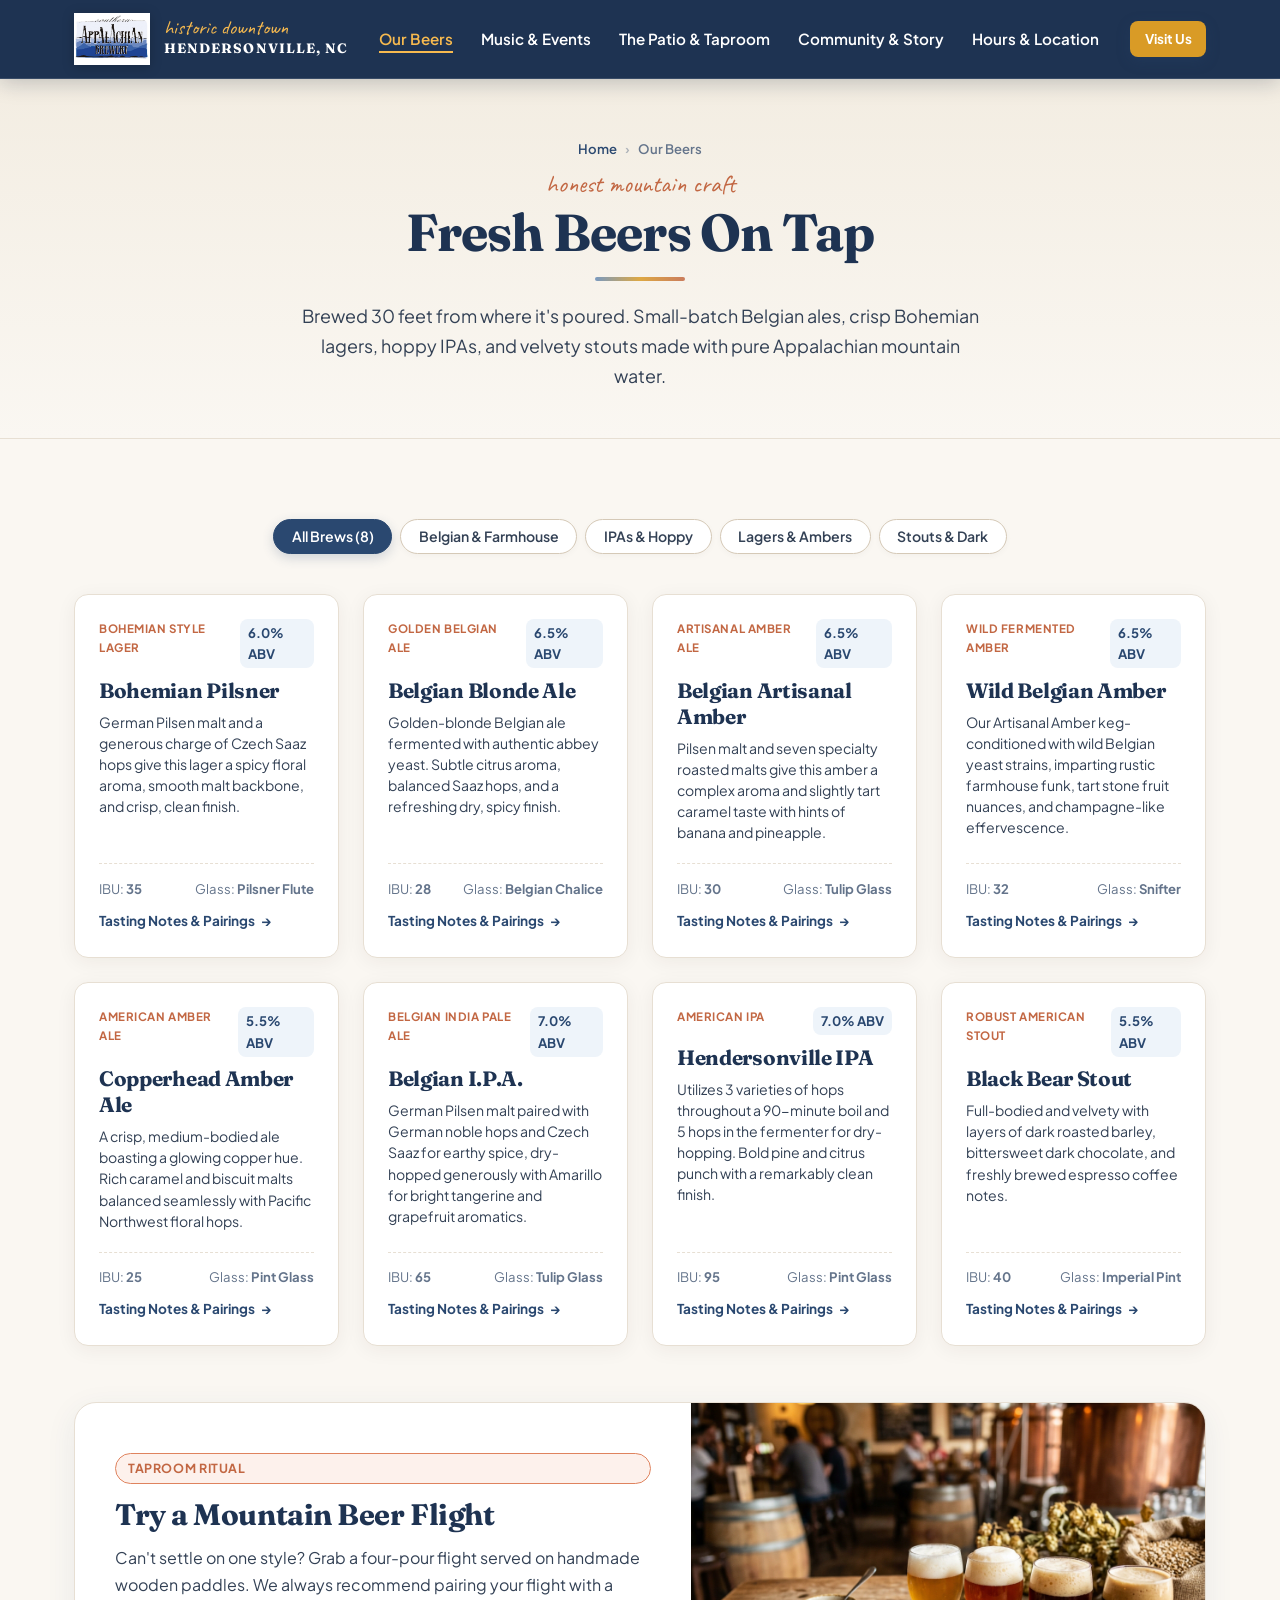
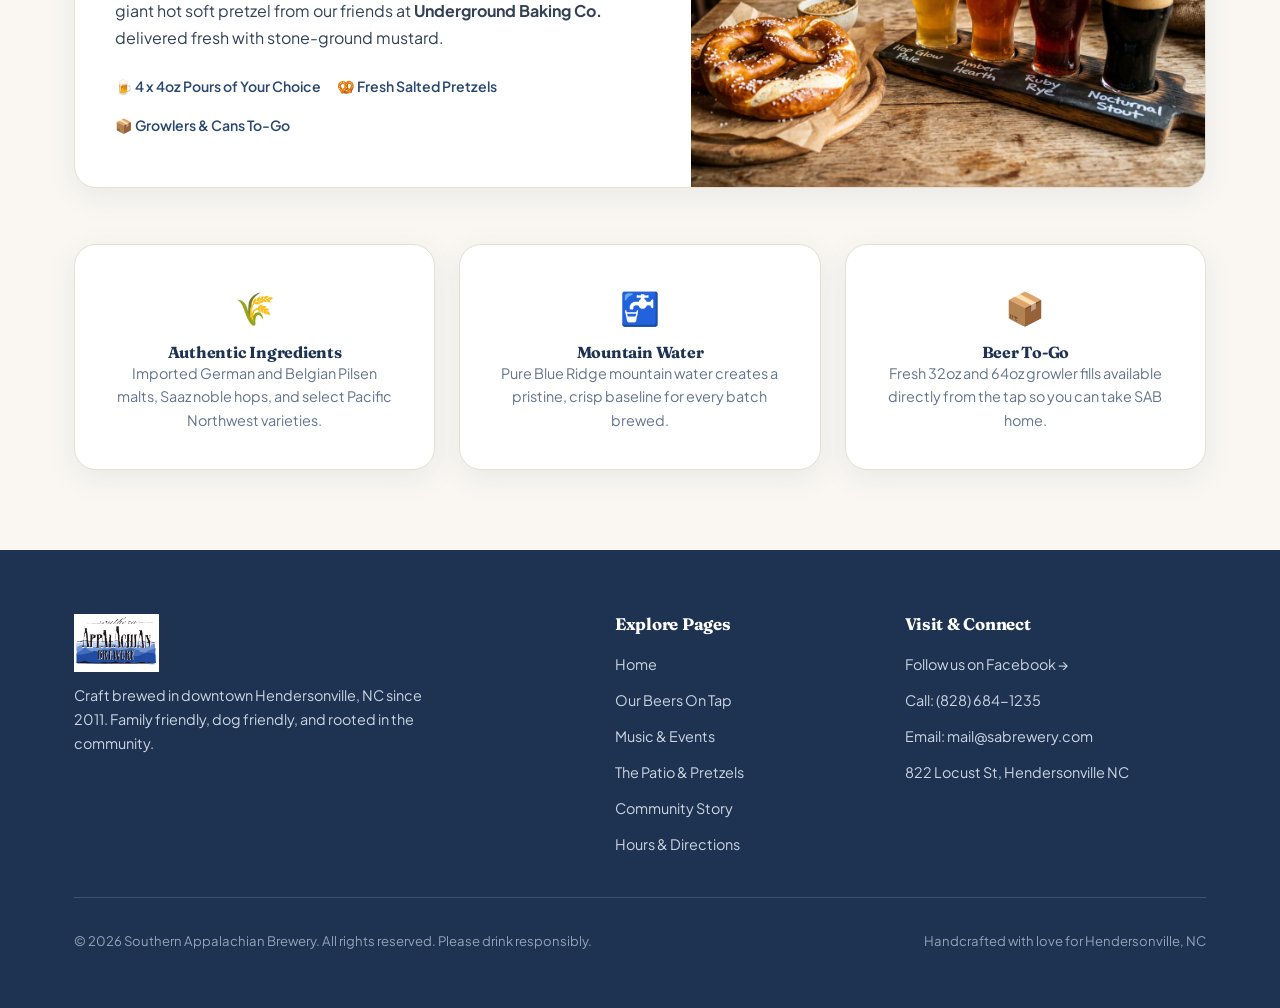
==== commit 4f786dad: "Remove Home nav button and ensure brand logo and Hendersonville NC title link directly to home" ====
--- a/beers.html
+++ b/beers.html
@@ -30,7 +30,6 @@
       <!-- Desktop Navigation Menu -->
       <nav class="desktop-nav" aria-label="Main Navigation">
         <ul class="nav-list">
-          <li><a href="index.html" class="nav-link">Home</a></li>
           <li><a href="beers.html" class="nav-link active">Our Beers</a></li>
           <li><a href="events.html" class="nav-link">Music &amp; Events</a></li>
           <li><a href="taproom.html" class="nav-link">The Patio &amp; Taproom</a></li>
@@ -53,11 +52,12 @@
     <!-- Mobile Nav Drawer -->
     <div class="mobile-drawer" id="mobile-drawer">
       <div class="mobile-drawer-header">
-        <img src="assets/images/logo.png" alt="Southern Appalachian Brewery" class="drawer-logo-img">
+        <a href="index.html" aria-label="Home">
+          <img src="assets/images/logo.png" alt="Southern Appalachian Brewery" class="drawer-logo-img">
+        </a>
         <button class="drawer-close-btn" id="drawer-close-btn" aria-label="Close menu">&times;</button>
       </div>
       <ul class="mobile-nav-list">
-        <li><a href="index.html" class="mobile-nav-link">🏡 Home</a></li>
         <li><a href="beers.html" class="mobile-nav-link active">🍺 Fresh Beers On Tap</a></li>
         <li><a href="events.html" class="mobile-nav-link">📅 Music, Shows &amp; Calendar</a></li>
         <li><a href="taproom.html" class="mobile-nav-link">🥨 The Patio &amp; Food Trucks</a></li>
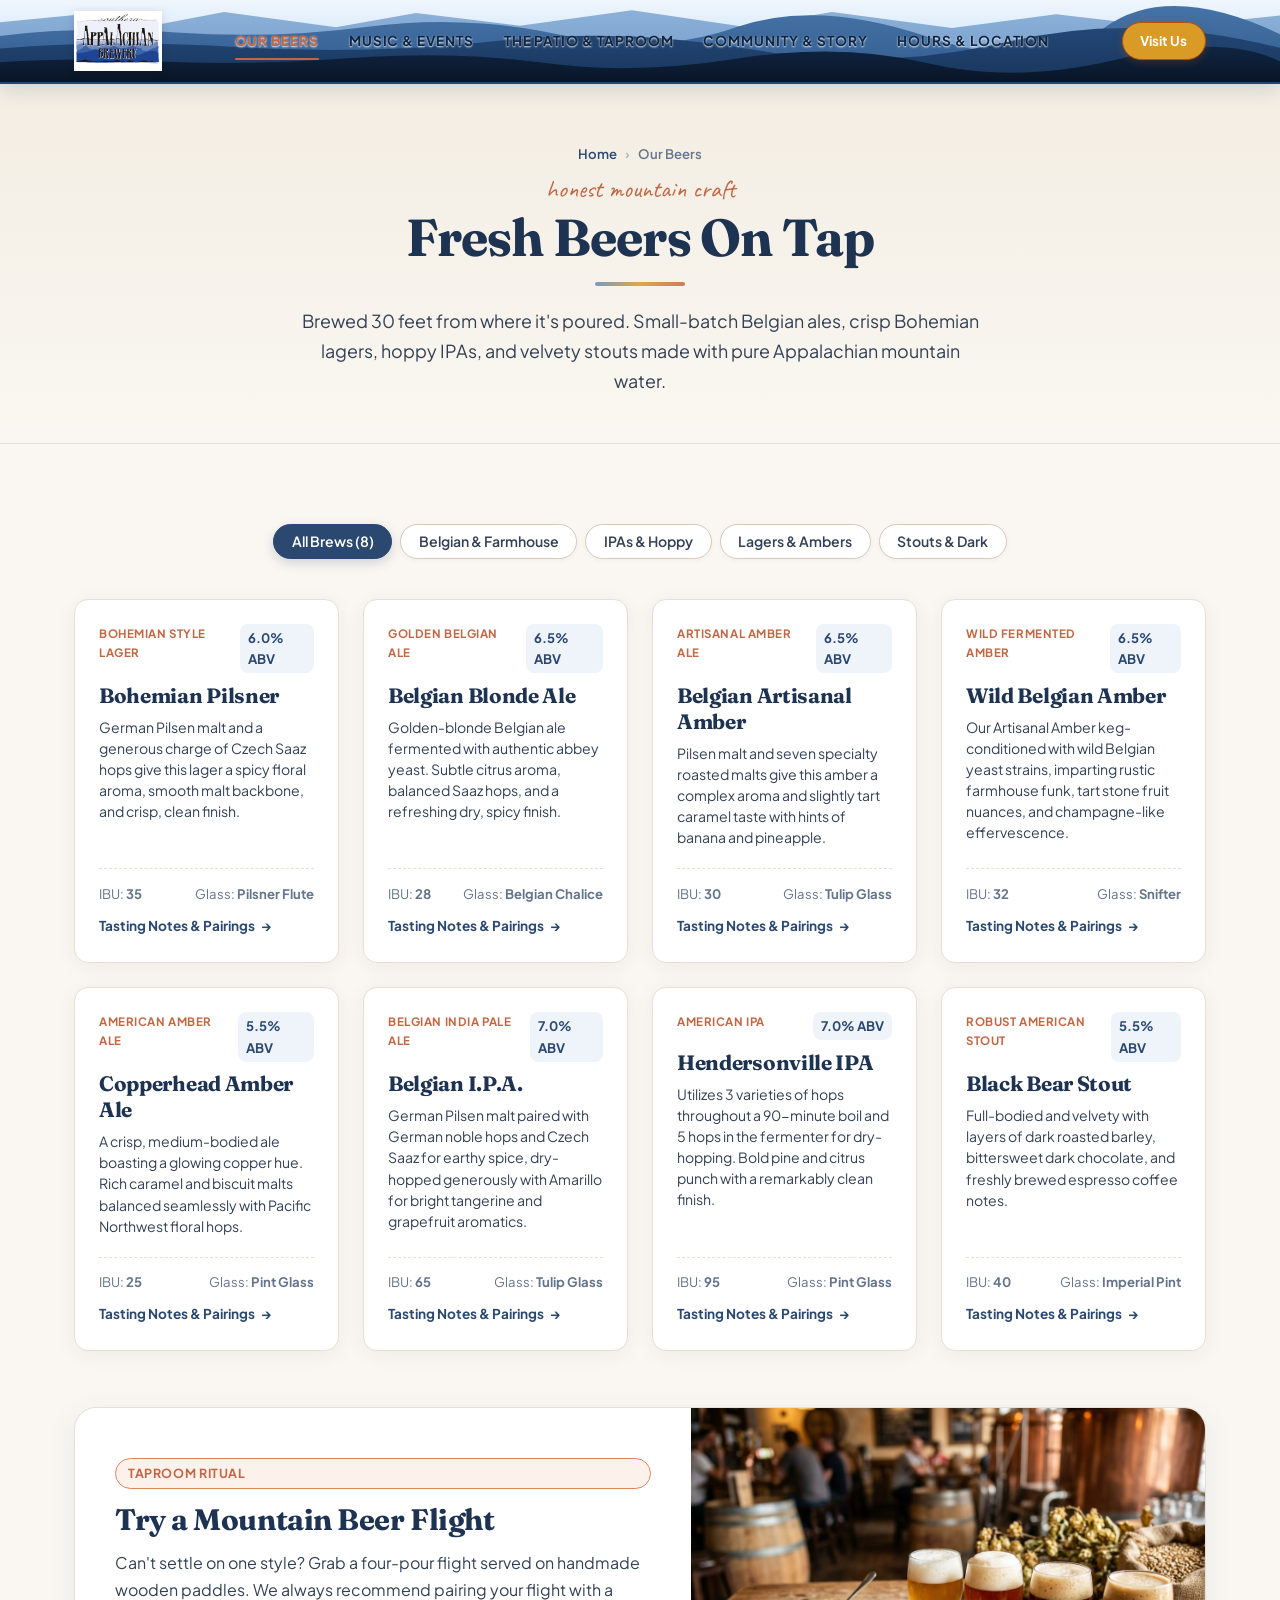
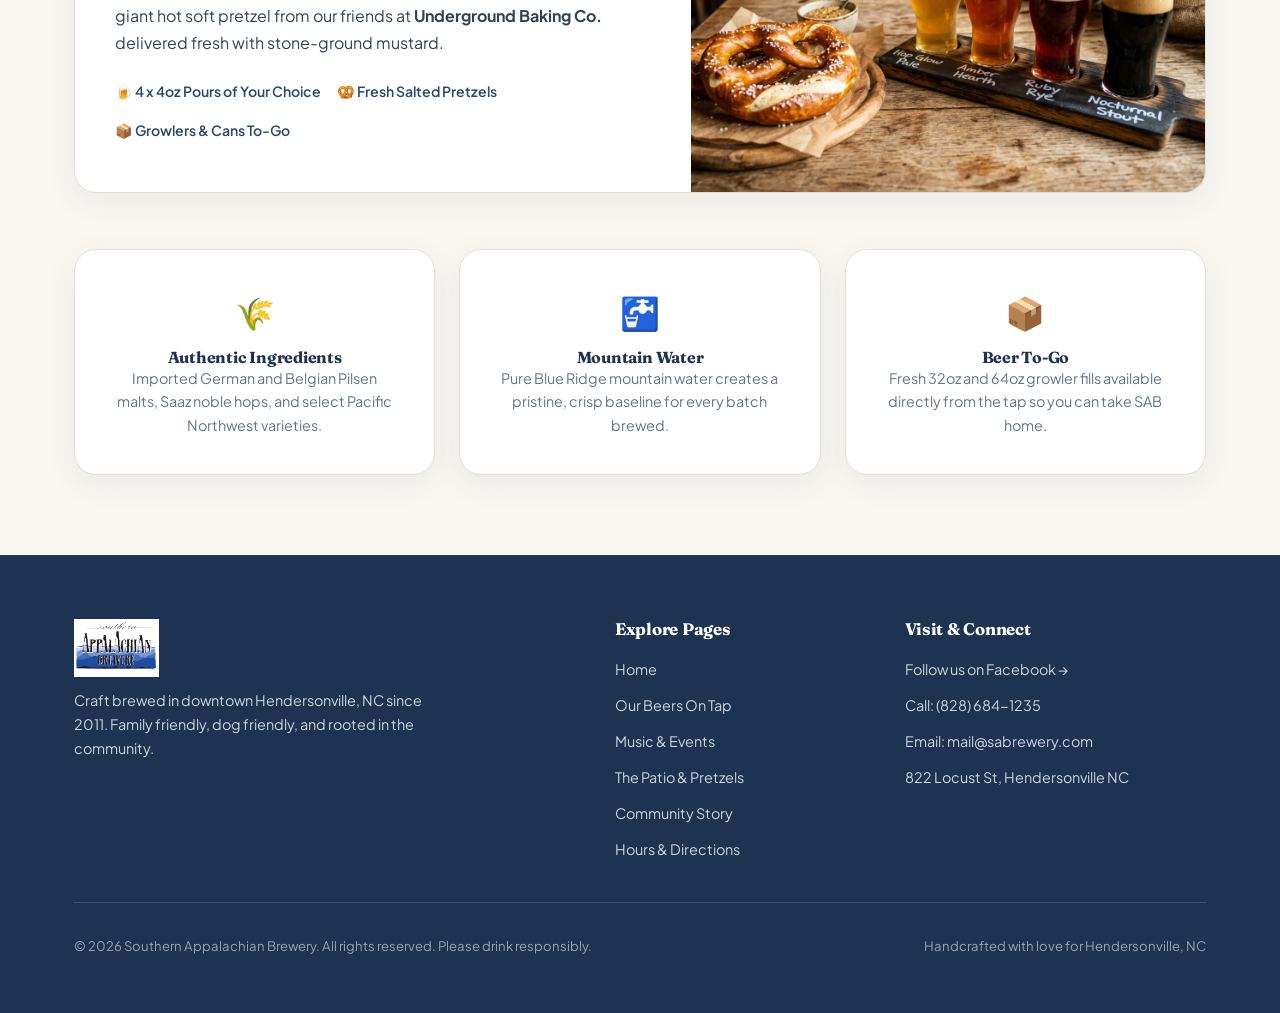
==== commit bfe9aeff: "Remove Hendersonville text from header logo, refine nav menu typography with natural vibes and remov" ====
--- a/beers.html
+++ b/beers.html
@@ -21,10 +21,6 @@
     <div class="container header-inner">
       <a href="index.html" class="brand-logo" aria-label="Southern Appalachian Brewery Home">
         <img src="assets/images/logo.png" alt="Southern Appalachian Brewery Logo" class="header-logo-img">
-        <div class="brand-text">
-          <span class="brand-script">historic downtown</span>
-          <span class="brand-title">HENDERSONVILLE, NC</span>
-        </div>
       </a>
 
       <!-- Desktop Navigation Menu -->
--- a/styles.css
+++ b/styles.css
@@ -289,88 +289,104 @@
 }
 
 /* ==========================================================================
-   Header & Navigation (Deep Blue Ridge Blue with Crisp White Elements)
+   Header & Navigation (Light Blue Ridge Mountain Vector Banner matching Logo)
    ========================================================================== */
 .site-header {
   position: sticky;
   top: 0;
   z-index: 100;
-  background: var(--mountain-blue-deep);
-  backdrop-filter: blur(14px);
-  -webkit-backdrop-filter: blur(14px);
-  border-bottom: 1px solid rgba(255, 255, 255, 0.12);
-  box-shadow: 0 4px 20px rgba(15, 28, 48, 0.22);
+  background-color: #DEEDFB;
+  background-image: url('assets/images/blueridge-header-bg.svg');
+  background-size: 100% 100%;
+  background-position: center bottom;
+  background-repeat: no-repeat;
+  border-bottom: 2px solid #234775;
+  box-shadow: 0 4px 20px rgba(16, 37, 66, 0.15);
 }
 
 .header-inner {
   display: flex;
   align-items: center;
   justify-content: space-between;
-  height: var(--header-height);
+  height: 82px;
 }
 
 .brand-logo {
   display: flex;
   align-items: center;
-  gap: 0.85rem;
 }
 
 .header-logo-img {
-  height: 52px;
+  height: 60px;
   width: auto;
   object-fit: contain;
-  filter: drop-shadow(0 2px 6px rgba(0, 0, 0, 0.2));
+  filter: drop-shadow(0 2px 5px rgba(0, 0, 0, 0.12));
+  transition: transform var(--transition);
+}
+
+.brand-logo:hover .header-logo-img {
+  transform: scale(1.03);
 }
 
 .brand-script {
   display: block;
   font-family: var(--font-script);
-  font-size: 1.25rem;
-  color: var(--honey-ale-light);
+  font-size: 1.35rem;
+  color: var(--mountain-clay);
   line-height: 0.9;
+  font-weight: 700;
+  text-shadow: 0 1px 2px rgba(255, 255, 255, 0.9);
 }
 
 .brand-title {
   display: block;
   font-family: var(--font-serif);
+  font-size: 0.88rem;
+  font-weight: 800;
+  letter-spacing: 0.08em;
+  color: #102542;
+  text-shadow: 0 1px 2px rgba(255, 255, 255, 0.9);
+}
+
+.desktop-nav {
+  display: none;
+}
+
+.nav-list {
+  display: flex;
+  list-style: none;
+  gap: 1.85rem;
+  align-items: center;
+}
+
+.nav-link {
+  display: inline-block;
+  font-family: var(--font-sans);
   font-size: 0.85rem;
   font-weight: 700;
-  letter-spacing: 0.08em;
-  color: #FFFFFF;
-}
-
-.desktop-nav {
-  display: none;
-}
-
-.nav-list {
-  display: flex;
-  list-style: none;
-  gap: 1.75rem;
-}
-
-.nav-link {
-  font-weight: 600;
-  font-size: 0.95rem;
-  color: #FFFFFF;
+  text-transform: uppercase;
+  letter-spacing: 0.07em;
+  color: #102542;
   position: relative;
   padding: 0.35rem 0;
   transition: color var(--transition);
+  text-shadow: 0 1px 2px rgba(255, 255, 255, 0.95);
 }
 
 .nav-link:hover,
 .nav-link.active {
-  color: var(--honey-ale-light);
+  color: var(--mountain-clay);
 }
 
 .nav-link::after {
   content: '';
   position: absolute;
-  bottom: 0;
+  bottom: -2px;
   left: 0;
   width: 0%;
   height: 2px;
-  background: var(--honey-ale-light);
+  background: var(--mountain-clay);
+  border-radius: 2px;
   transition: width var(--transition);
 }
 
@@ -436,27 +452,34 @@
 
 .staff-portal-btn {
   display: none;
-  background: rgba(255, 255, 255, 0.12) !important;
+  background: rgba(255, 255, 255, 0.9) !important;
+  color: #102542 !important;
+  border: 1.5px solid #234775 !important;
+  font-weight: 700 !important;
+  border-radius: var(--radius-full) !important;
+  padding: 0.42rem 0.95rem !important;
+  box-shadow: 0 2px 6px rgba(0, 0, 0, 0.08) !important;
+}
+
+.staff-portal-btn:hover {
+  background: #234775 !important;
   color: #FFFFFF !important;
-  border: 1px solid rgba(255, 255, 255, 0.3) !important;
-}
-
-.staff-portal-btn:hover {
-  background: rgba(255, 255, 255, 0.25) !important;
-  border-color: #FFFFFF !important;
 }
 
 .header-visit-btn {
   display: none;
   background: var(--honey-ale) !important;
   color: #FFFFFF !important;
-  border: none !important;
+  border: 1.5px solid #B45309 !important;
   font-weight: 700 !important;
+  border-radius: var(--radius-full) !important;
+  padding: 0.42rem 1.1rem !important;
+  box-shadow: 0 2px 8px rgba(180, 83, 9, 0.3) !important;
 }
 
 .header-visit-btn:hover {
   background: var(--honey-ale-light) !important;
-  color: var(--mountain-blue-deep) !important;
+  color: #102542 !important;
 }
 
 @media (min-width: 900px) {
@@ -478,8 +501,13 @@
   display: flex;
   flex-direction: column;
   justify-content: space-between;
-  width: 30px;
-  height: 20px;
+  width: 38px;
+  height: 38px;
+  padding: 8px;
+  background: rgba(255, 255, 255, 0.85);
+  border: 1px solid rgba(35, 71, 117, 0.3);
+  border-radius: var(--radius-sm);
+  box-shadow: 0 2px 6px rgba(0,0,0,0.08);
 }
 
 @media (min-width: 900px) {
@@ -492,7 +520,7 @@
   display: block;
   width: 100%;
   height: 2.5px;
-  background-color: #FFFFFF;
+  background-color: #102542;
   border-radius: 2px;
 }
 
